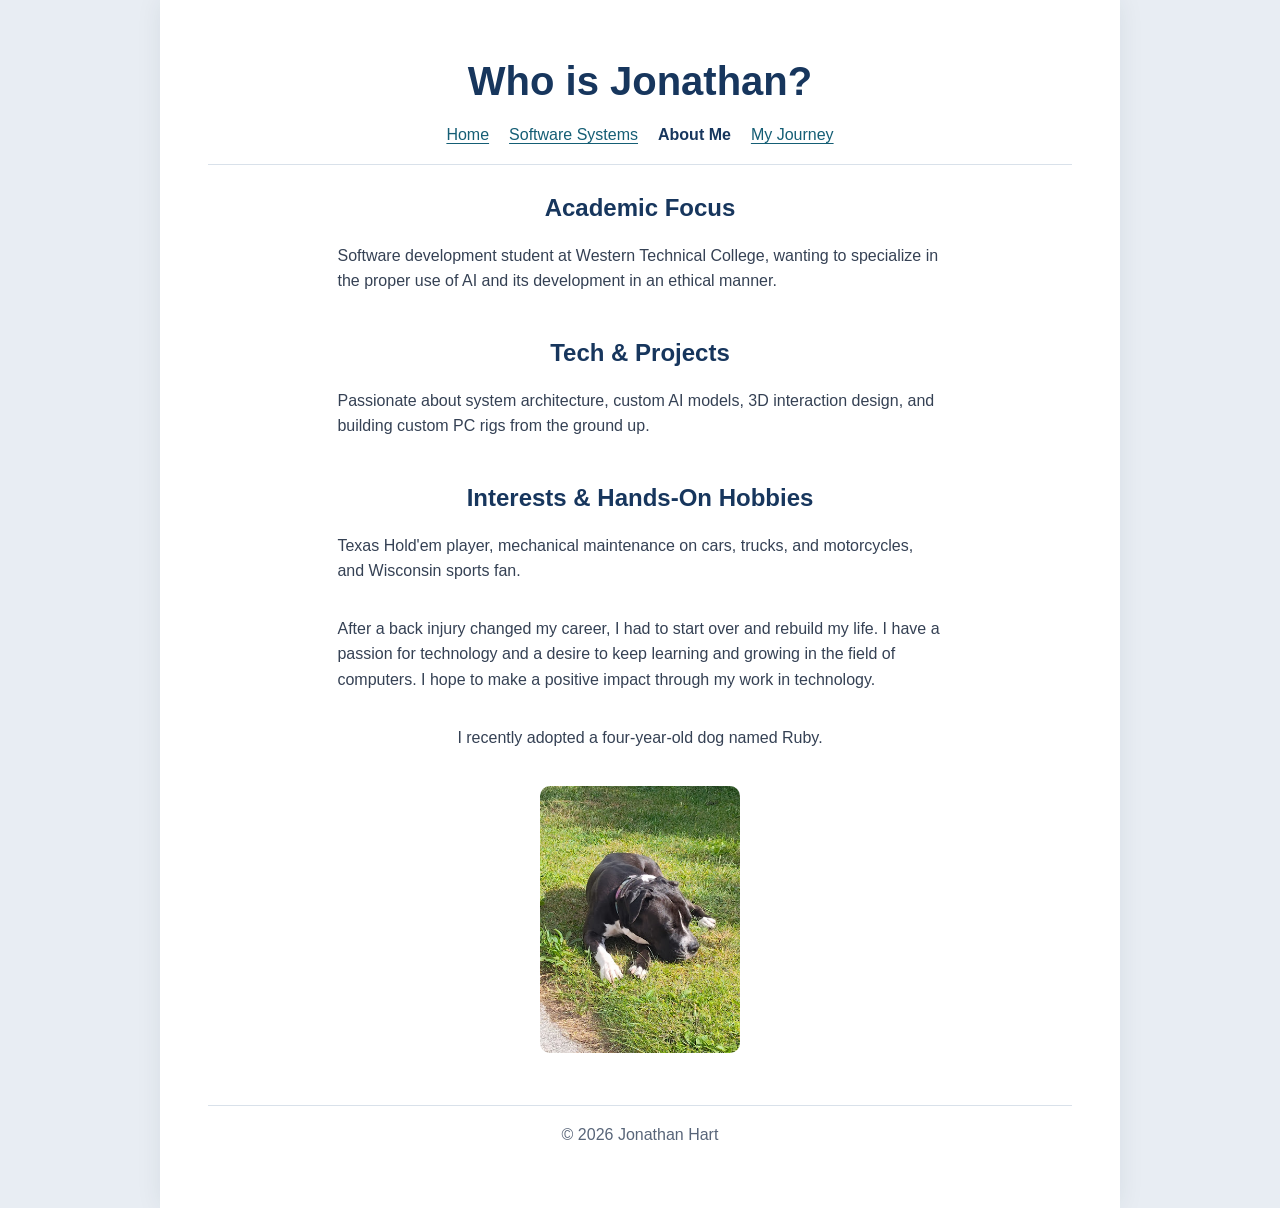
==== pages/About_Me.html @ 9b4dfcac "Final part 02" ====
<!DOCTYPE html>
<html lang="en">
  <head>
    <meta charset="UTF-8" />
    <meta name="viewport" content="width=device-width, initial-scale=1.0" />
    <title>About Me | Jonathan Hart</title>
    <link rel="stylesheet" href="../css/styles.css" />
    </head>
  <body>
  <div class="page">
    <header>
      <h1>Who is Jonathan?</h1>
      <nav class="site-nav" aria-label="Main navigation">
        <a href="../index.html">Home</a>
        <a href="Software_Systems.html">Software Systems</a>
        <a href="About_Me.html" aria-current="page">About Me</a>
        <a href="My_Journey.html">My Journey</a>
      </nav>
    </header>

    <main>
        <!-- Section 1: Academic Focus -->
        <section>
            <h2>Academic Focus</h2>
            <p>
              Software development student at Western Technical College, wanting to specialize in the proper use of AI and its development in an ethical manner.
            </p>
        </section>

        <!-- Section 2: Tech & Hardware Projects -->
        <section>
            <h2>Tech & Projects</h2>
            <p>
              Passionate about system architecture, custom AI models, 3D interaction design, and building custom PC rigs from the ground up.
            </p>
        </section>

        <!-- Section 3: Personal Interests -->
        <section>
            <h2>Interests & Hands-On Hobbies</h2>
            <p>
              Texas Hold'em player, mechanical maintenance on cars, trucks, and motorcycles, and Wisconsin sports fan.
            </p>
        </section>
        <p>
          After a back injury changed my career, I had to start over and rebuild my life. I have a passion for technology and a desire to keep learning and growing in the field of computers. I hope to make a positive impact through my work in technology.
        </p>
        <p>
          I recently adopted a four-year-old dog named Ruby.
        </p>
        <img class="about-image" src="../images/Ruby.jpg" alt="Ruby, Jonathan's four-year-old dog.">
        
    </main>
    <footer>
      <p>&copy; 2026 Jonathan Hart</p>
    </footer>
  </div>

  <script src="../js/script.js"></script>
</body>
</html>
---- css/styles.css ----
:root {
    color-scheme: light;
    font-family: Arial, sans-serif;
    color: #202b3c;
    background: #e8edf3;
}

* {
    box-sizing: border-box;
}

body {
    margin: 0;
    min-width: 320px;
    background-color: #e8edf3;
    font-size: 16px;
    line-height: 1.6;
}

.page {
    display: flex;
    flex-direction: column;
    width: min(960px, calc(100% - 2rem));
    min-height: 100vh;
    margin: 0 auto;
    padding: clamp(1.25rem, 4vw, 3rem);
    background-color: #ffffff;
    box-shadow: 0 0 24px rgba(30, 48, 70, 0.08);
}

header {
    padding-bottom: 1rem;
    border-bottom: 1px solid #d9e1ea;
    text-align: center;
}

h1,
h2,
h3 {
    color: #17365d;
    line-height: 1.25;
}

h1 {
    margin: 0.5rem 0 1rem;
    font-size: clamp(1.8rem, 4vw, 2.5rem);
}

h2 {
    margin-top: 1.75rem;
    text-align: center;
}

main {
    flex: 1;
    width: 100%;
    display: flex;
    flex-direction: column;
}

main > p,
main section p {
    max-width: 68ch;
    margin: 1rem auto;
    color: #354154;
    overflow-wrap: break-word;
}

.site-nav,
.footer-links {
    display: flex;
    flex-wrap: wrap;
    justify-content: center;
    gap: 0.5rem 1.25rem;
}

.site-nav {
    margin-top: 1rem;
}

.site-nav a[aria-current="page"] {
    color: #17365d;
    font-weight: 700;
    text-decoration: none;
}

a {
    color: #155e75;
    text-underline-offset: 0.18em;
}

a:hover {
    color: #0e7490;
}

a:focus-visible,
button:focus-visible,
input:focus-visible {
    outline: 3px solid #f0a202;
    outline-offset: 3px;
}

.visitor-section {
    margin: 1.5rem auto 2rem;
    padding: clamp(1rem, 3vw, 1.75rem);
    border: 1px solid #d9e1ea;
    border-radius: 12px;
    background-color: #f6f8fb;
    text-align: center;
}

.visitor-section h2 {
    margin: 0 0 0.25rem;
}

.visitor-section > p {
    margin: 0.25rem auto 1rem;
}

.visitor-form {
    display: grid;
    gap: 0.85rem;
    max-width: 420px;
    margin: 0 auto;
    text-align: left;
}

.visitor-field label {
    display: block;
    margin-bottom: 0.25rem;
    font-weight: 700;
}

.visitor-field input {
    width: 100%;
    min-height: 42px;
    padding: 0.55rem 0.7rem;
    border: 1px solid #aab7c6;
    border-radius: 6px;
    background-color: #ffffff;
    color: #202b3c;
    font: inherit;
}

button,
.button-link {
    display: inline-flex;
    align-items: center;
    justify-content: center;
    width: fit-content;
    min-width: 190px;
    height: 44px;
    margin: 0.25rem auto;
    padding: 0 1rem;
    border: 1px solid #17365d;
    border-radius: 6px;
    background-color: #17365d;
    color: #ffffff;
    font: inherit;
    text-decoration: none;
    cursor: pointer;
    transition: background-color 0.15s ease;
}

button:hover,
.button-link:hover {
    background-color: #24527f;
    color: #ffffff;
}

#visitor-list {
    max-width: 420px;
    margin: 1rem auto 0;
    padding-left: 1.5rem;
    text-align: left;
}

.disclaimer {
    max-width: 60ch;
    margin: 1rem auto 0;
    color: #586579;
    font-size: 0.85rem;
}

.hero-image {
    display: block;
    width: min(560px, 100%);
    height: auto;
    margin: 1.25rem auto;
    border-radius: 10px;
}

.about-image {
    display: block;
    width: min(200px, 100%);
    height: auto;
    margin: 1.25rem auto;
    border-radius: 10px;
}

.workflow-image {
    display: block;
    width: min(760px, 100%);
    height: auto;
    margin: 1.5rem auto;
}

.story {
    max-width: 68ch;
    margin: 1.5rem auto;
    padding: clamp(1rem, 3vw, 1.75rem);
    border-left: 5px solid #155e75;
    border-radius: 8px;
    background-color: #f3f7fa;
}

.story p {
    margin: 0 0 1rem;
}

.story p:last-child {
    margin-bottom: 0;
}

.back-link {
    margin-top: auto;
    padding-top: 1.5rem;
    text-align: center;
}

footer {
    margin-top: 2rem;
    padding-top: 1rem;
    border-top: 1px solid #d9e1ea;
    color: #586579;
    text-align: center;
}

footer p {
    margin: 0 0 0.75rem;
}

@media (max-width: 600px) {
    .page {
        width: 100%;
        padding: 1.25rem;
    }

    .site-nav,
    .footer-links {
        gap: 0.5rem 0.9rem;
    }
}

@media (prefers-reduced-motion: reduce) {
    *,
    *::before,
    *::after {
        scroll-behavior: auto !important;
        transition-duration: 0.01ms !important;
    }
}

.source-reference {
    font-size: 0.9rem;
}

.lifecycle-intro {
    text-align: center;
}

.lifecycle-stages {
    width: fit-content;
    margin: 0 auto 1rem;
    padding-left: 1.5rem;
}
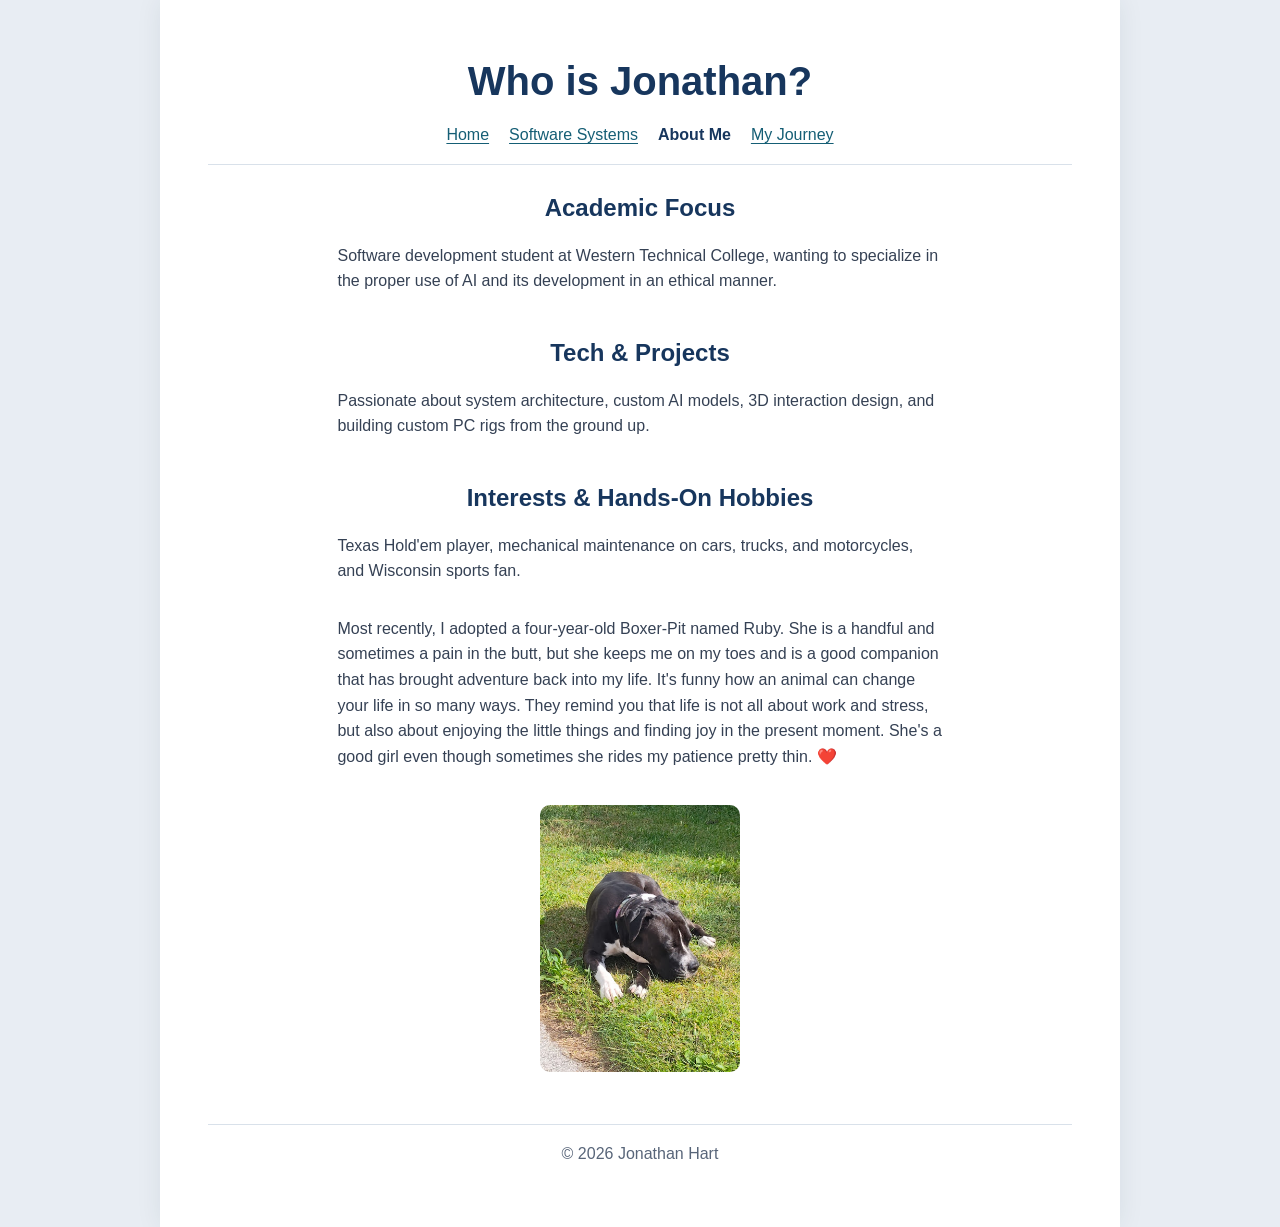
==== commit 521fbbcd: "final workthrough changes for improvement to site" ====
--- a/pages/About_Me.html
+++ b/pages/About_Me.html
@@ -43,19 +43,14 @@
             </p>
         </section>
         <p>
-          After a back injury changed my career, I had to start over and rebuild my life. I have a passion for technology and a desire to keep learning and growing in the field of computers. I hope to make a positive impact through my work in technology.
+          Most recently, I adopted a four-year-old Boxer-Pit named Ruby. She is a handful and sometimes a pain in the butt, but she keeps me on my toes and is a good companion that has brought adventure back into my life. It's funny how an animal can change your life in so many ways. They remind you that life is not all about work and stress, but also about enjoying the little things and finding joy in the present moment. She's a good girl even though sometimes she rides my patience pretty thin. ❤️
         </p>
-        <p>
-          I recently adopted a four-year-old dog named Ruby.
-        </p>
-        <img class="about-image" src="../images/Ruby.jpg" alt="Ruby, Jonathan's four-year-old dog.">
-        
+        <img class="about-image" src="../images/Ruby.jpg" alt="Ruby, Jonathan's four-year-old Boxer-Pitbull.">
     </main>
     <footer>
       <p>&copy; 2026 Jonathan Hart</p>
     </footer>
   </div>
 
-  <script src="../js/script.js"></script>
 </body>
 </html>
--- a/css/styles.css
+++ b/css/styles.css
@@ -64,6 +64,27 @@
     margin: 1rem auto;
     color: #354154;
     overflow-wrap: break-word;
+}
+
+.source-reference {
+    font-size: 0.9rem;
+}
+
+.references {
+    width: min(68ch, 100%);
+    margin: 1rem auto 0;
+}
+
+.references-heading {
+    margin: 0 0 0.25rem;
+    color: #586579;
+    font-size: 0.9rem;
+    text-align: left;
+}
+
+.references .source-reference {
+    max-width: none;
+    margin: 0 0 0.25rem;
 }
 
 .site-nav,
@@ -205,13 +226,25 @@
     margin: 1.5rem auto;
 }
 
+.lifecycle-intro {
+    text-align: center;
+}
+
+.lifecycle-stages {
+    width: fit-content;
+    margin: 0 auto 1rem;
+    padding-left: 1.5rem;
+}
+
 .story {
     max-width: 68ch;
     margin: 1.5rem auto;
     padding: clamp(1rem, 3vw, 1.75rem);
+    border: 1px solid #aab7c6;
     border-left: 5px solid #155e75;
     border-radius: 8px;
     background-color: #f3f7fa;
+    box-shadow: -5px 5px 0 #d9e1ea, -8px 8px 12px rgba(30, 48, 70, 0.18);
 }
 
 .story p {
@@ -239,6 +272,7 @@
 footer p {
     margin: 0 0 0.75rem;
 }
+
 
 @media (max-width: 600px) {
     .page {
@@ -260,17 +294,3 @@
         transition-duration: 0.01ms !important;
     }
 }
-
-.source-reference {
-    font-size: 0.9rem;
-}
-
-.lifecycle-intro {
-    text-align: center;
-}
-
-.lifecycle-stages {
-    width: fit-content;
-    margin: 0 auto 1rem;
-    padding-left: 1.5rem;
-}
